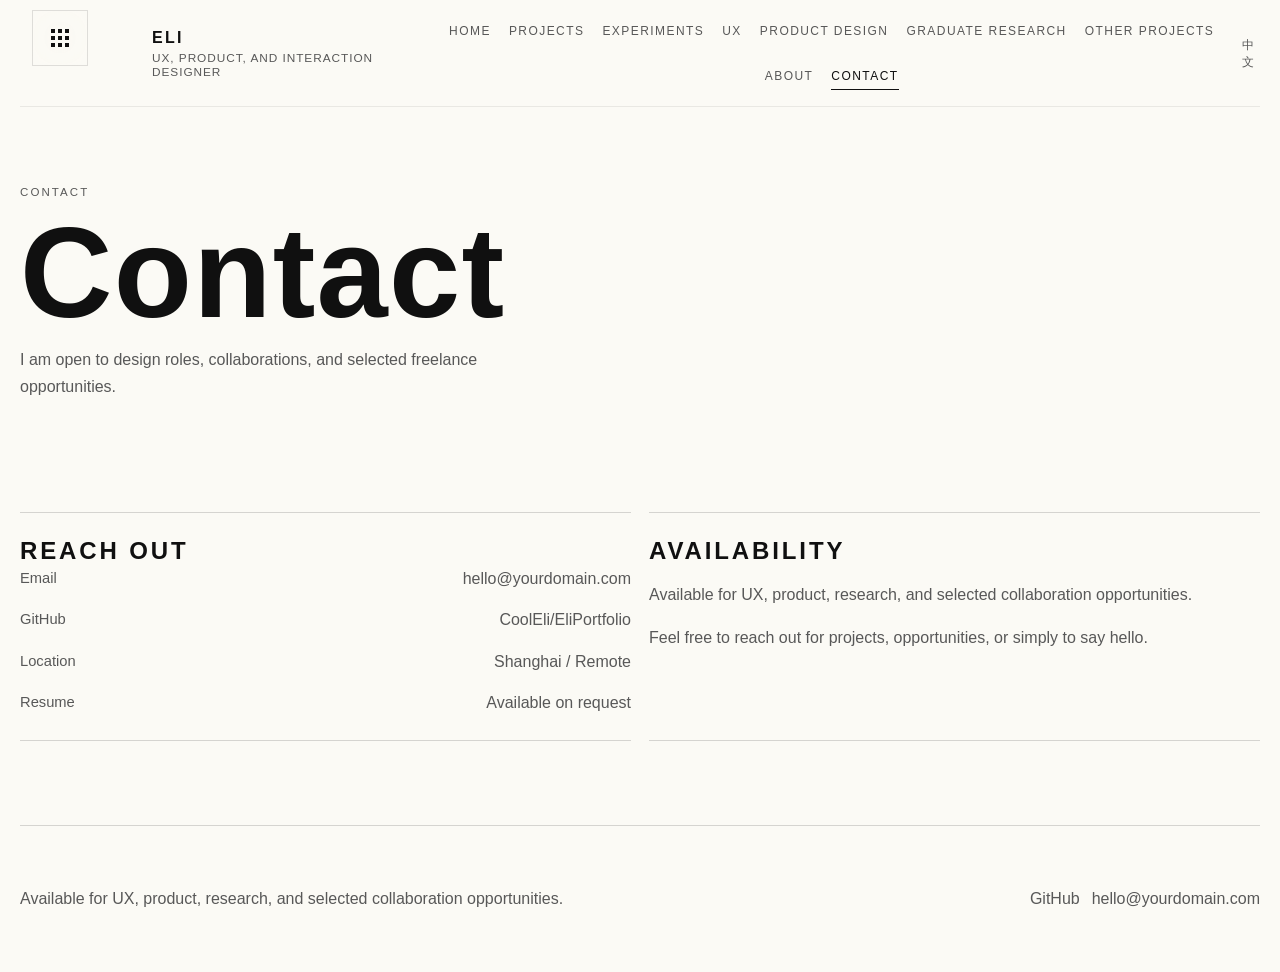
==== contact.html @ 03c1e701 "Build portfolio website" ====
<!DOCTYPE html>
<html lang="en">
  <head>
    <meta charset="UTF-8" />
    <meta name="viewport" content="width=device-width, initial-scale=1.0" />
    <title>Contact | Eli Portfolio</title>
    <meta
      name="description"
      content="Contact Eli for design roles, collaborations, and selected freelance projects."
    />
    <link rel="stylesheet" href="styles/main.css" />
  </head>
  <body data-page="contact">
    <div id="app"></div>
    <noscript>Please enable JavaScript to view this portfolio.</noscript>
    <script src="data/site-content.js"></script>
    <script src="scripts/app.js"></script>
  </body>
</html>
---- styles/main.css ----
:root {
  --bg: #fbfaf5;
  --bg-elevated: #f1efe7;
  --bg-soft: #ebe8dd;
  --line: rgba(17, 17, 17, 0.16);
  --text: #101010;
  --muted: #585858;
  --accent: #101010;
  --panel-radius: 0;
  --content-width: 1320px;
}

* {
  box-sizing: border-box;
}

html {
  scroll-behavior: smooth;
}

body {
  margin: 0;
  min-height: 100vh;
  font-family: Inter, "Helvetica Neue", Arial, sans-serif;
  background: var(--bg);
  color: var(--text);
}

a {
  color: inherit;
  text-decoration: none;
}

img {
  display: block;
  max-width: 100%;
}

button,
a.button {
  font: inherit;
}

.site-shell {
  width: min(calc(100% - 40px), var(--content-width));
  margin: 0 auto;
}

.site-header,
.site-footer {
  display: flex;
  align-items: center;
  justify-content: space-between;
  gap: 20px;
}

.site-header {
  position: sticky;
  top: 0;
  z-index: 20;
  padding: 18px 0 16px;
  padding-left: 132px;
  background: rgba(251, 250, 245, 0.94);
  border-bottom: 1px solid rgba(17, 17, 17, 0.08);
  backdrop-filter: blur(12px);
}

.brand-cluster {
  display: flex;
  align-items: center;
  gap: 0;
  min-width: 250px;
}

.menu-toggle {
  display: inline-flex;
  align-items: center;
  justify-content: center;
  position: fixed;
  top: 10px;
  left: 12px;
  z-index: 60;
  width: 56px;
  height: 56px;
  padding: 0;
  border: 1px solid rgba(17, 17, 17, 0.12);
  background: rgba(251, 250, 245, 0.78);
  backdrop-filter: blur(14px);
  cursor: pointer;
  transition: border-color 180ms ease, background 180ms ease, transform 180ms ease;
}

.menu-toggle:hover {
  border-color: var(--text);
  transform: scale(1.02);
}

.menu-mark {
  width: 18px;
  display: grid;
  grid-template-columns: repeat(3, 4px);
  gap: 3px;
}

.menu-mark span {
  width: 4px;
  height: 4px;
  background: var(--text);
  transition: transform 220ms ease, opacity 220ms ease;
}

.menu-open .menu-mark span:nth-child(1) {
  transform: translate(-2px, -2px);
}

.menu-open .menu-mark span:nth-child(3) {
  transform: translate(2px, -2px);
}

.menu-open .menu-mark span:nth-child(7) {
  transform: translate(-2px, 2px);
}

.menu-open .menu-mark span:nth-child(9) {
  transform: translate(2px, 2px);
}

.menu-open .menu-mark span:nth-child(5) {
  opacity: 0.35;
}

.brand {
  display: flex;
  flex-direction: column;
  gap: 4px;
}

.brand-name {
  font-size: 1rem;
  font-weight: 700;
  text-transform: uppercase;
  letter-spacing: 0.14em;
}

.brand-role {
  color: var(--muted);
  font-size: 0.74rem;
  letter-spacing: 0.08em;
  text-transform: uppercase;
}

.site-nav {
  display: flex;
  gap: 18px;
  flex-wrap: wrap;
  justify-content: center;
  padding-left: 24px;
}

.nav-link,
.lang-toggle {
  padding: 6px 0;
  border: 0;
  border-bottom: 1px solid transparent;
  border-radius: 0;
  color: var(--muted);
  background: transparent;
  text-transform: uppercase;
  letter-spacing: 0.12em;
  font-size: 0.75rem;
  transition: border-color 180ms ease, color 180ms ease;
}

.nav-link[aria-current="page"],
.nav-link:hover,
.lang-toggle:hover {
  color: var(--text);
  border-color: var(--text);
}

.lang-toggle {
  cursor: pointer;
}

.menu-panel {
  position: fixed;
  inset: 0;
  z-index: 50;
  display: flex;
  align-items: center;
  justify-content: center;
  opacity: 0;
  pointer-events: none;
  transition: opacity 220ms ease;
}

.menu-panel.is-open {
  opacity: 1;
  pointer-events: auto;
}

.menu-backdrop {
  position: absolute;
  inset: 0;
  border: 0;
  background: rgba(251, 250, 245, 0.4);
  backdrop-filter: blur(18px);
  cursor: pointer;
}

.menu-panel-grid {
  position: relative;
  display: grid;
  grid-template-columns: repeat(3, minmax(180px, 220px));
  gap: 0;
  width: min(680px, calc(100% - 48px));
  border-left: 1px solid rgba(17, 17, 17, 0.12);
  border-top: 1px solid rgba(17, 17, 17, 0.12);
}

.menu-panel-link {
  position: relative;
  display: flex;
  min-height: 152px;
  padding: 22px 18px;
  border-right: 1px solid rgba(17, 17, 17, 0.12);
  border-bottom: 1px solid rgba(17, 17, 17, 0.12);
  background: rgba(255, 255, 255, 0.18);
  text-transform: uppercase;
  letter-spacing: 0.1em;
  font-size: 0.8rem;
  transition: background 180ms ease, transform 180ms ease;
}

.menu-panel-link:hover {
  background: rgba(255, 255, 255, 0.42);
  transform: translateY(-2px);
}

.menu-panel-index {
  color: var(--muted);
  position: absolute;
  top: 18px;
  left: 18px;
  min-width: 28px;
  font-size: 0.72rem;
}

.menu-panel-title {
  align-self: end;
  font-size: 0.92rem;
  line-height: 1.35;
  max-width: 10ch;
}

.hero,
.page-intro,
.section,
.site-footer {
  padding: 48px 0;
}

.hero {
  min-height: calc(100vh - 96px);
  display: grid;
  grid-template-columns: minmax(280px, 0.52fr) minmax(420px, 1fr);
  gap: 56px;
  align-items: center;
}

.hero-copy h1,
.page-intro h1 {
  margin: 0;
  font-size: clamp(3.8rem, 10vw, 8rem);
  line-height: 0.9;
  letter-spacing: 0.01em;
}

.hero-copy h2 {
  margin: 18px 0 0;
  font-size: clamp(1rem, 1.8vw, 1.35rem);
  line-height: 1.15;
  color: var(--muted);
  font-weight: 500;
  text-transform: uppercase;
  letter-spacing: 0.12em;
}

.hero-text,
.page-intro p,
.section-heading p,
.panel p,
.card p,
.capability p,
.contact-item span,
.contact-item a {
  color: var(--muted);
  line-height: 1.7;
  max-width: 62ch;
}

.hero-actions,
.footer-links,
.filter-row,
.tag-row {
  display: flex;
  gap: 12px;
  flex-wrap: wrap;
}

.button {
  display: inline-flex;
  align-items: center;
  justify-content: center;
  min-height: 48px;
  padding: 0 22px;
  border-radius: 0;
  border: 1px solid var(--text);
  transition: color 180ms ease, background 180ms ease;
  text-transform: uppercase;
  letter-spacing: 0.1em;
  font-size: 0.76rem;
}

.button:hover {
  background: var(--text);
  color: var(--bg);
}

.button.primary {
  background: var(--text);
  color: var(--bg);
  font-weight: 700;
}

.button.secondary,
.button.tertiary {
  background: transparent;
}

.hero-visual {
  position: relative;
  aspect-ratio: 4 / 5.1;
  overflow: hidden;
  border: 1px solid var(--text);
}

.hero-image {
  width: 100%;
  height: 100%;
  object-fit: cover;
  filter: grayscale(100%);
}

.hero-overlay-word {
  position: absolute;
  inset: auto 28px 26px 28px;
  color: #ffffff;
  font-size: clamp(2.6rem, 8vw, 5rem);
  font-weight: 800;
  letter-spacing: 0.18em;
  line-height: 0.9;
  text-transform: uppercase;
}

.manifesto {
  padding: 72px 0 80px;
  border-top: 1px solid var(--text);
  border-bottom: 1px solid var(--text);
}

.manifesto p {
  max-width: 980px;
  margin: 0 auto;
  text-align: center;
  font-size: clamp(2rem, 4vw, 4.2rem);
  line-height: 1.18;
  text-transform: uppercase;
  letter-spacing: 0.12em;
  font-weight: 800;
}

.eyebrow {
  margin: 0 0 12px;
  color: var(--muted);
  text-transform: uppercase;
  letter-spacing: 0.18em;
  font-size: 0.72rem;
}

.section-heading {
  display: flex;
  flex-direction: column;
  gap: 8px;
  margin-bottom: 28px;
}

.section-heading h2,
.panel h2,
.panel h3,
.capability h3,
.card h3,
.timeline-content h3 {
  margin: 0;
  text-transform: uppercase;
  letter-spacing: 0.12em;
}

.card-grid,
.capability-grid,
.skill-grid,
.two-column {
  display: grid;
  gap: 18px;
}

.three-up {
  grid-template-columns: 1fr;
}

.capability-grid {
  grid-template-columns: repeat(2, minmax(0, 1fr));
}

.track-grid {
  grid-template-columns: repeat(2, minmax(0, 1fr));
}

.skill-grid,
.two-column {
  grid-template-columns: repeat(2, minmax(0, 1fr));
}

.card,
.panel,
.capability {
  min-height: 100%;
}

.card-surface,
.panel,
.capability {
  padding: 0;
  background: transparent;
  border: 1px solid var(--line);
  border-radius: var(--panel-radius);
}

.panel,
.capability,
.metric-card {
  padding: 24px 0;
  border-left: 0;
  border-right: 0;
}

.interactive-card {
  display: grid;
  grid-template-columns: minmax(220px, 0.82fr) minmax(0, 1.18fr);
  gap: 28px;
  padding: 24px 0;
  border-left: 0;
  border-right: 0;
  transition: opacity 180ms ease;
}

.interactive-card:hover {
  opacity: 0.72;
}

.card-copy {
  display: flex;
  flex-direction: column;
  gap: 12px;
}

.card-image-wrap {
  aspect-ratio: 4 / 5;
  overflow: hidden;
}

.card-image,
.archive-image {
  width: 100%;
  height: 100%;
  object-fit: cover;
  filter: grayscale(100%);
}

.simple-card {
  padding: 24px 0;
  border-left: 0;
  border-right: 0;
}

.card-meta,
.contact-item {
  display: flex;
  justify-content: space-between;
  gap: 12px;
}

.mini-meta,
.context-grid {
  display: grid;
  gap: 10px;
  margin: 0;
}

.mini-meta {
  grid-template-columns: repeat(2, minmax(0, 1fr));
}

.mini-meta div,
.context-grid div {
  padding-top: 12px;
  border-top: 1px solid var(--line);
}

.mini-meta dt,
.context-grid dt {
  margin-bottom: 5px;
  color: var(--muted);
  font-size: 0.72rem;
  letter-spacing: 0.12em;
  text-transform: uppercase;
}

.mini-meta dd,
.context-grid dd {
  margin: 0;
  line-height: 1.5;
}

.project-hero {
  display: grid;
  grid-template-columns: minmax(0, 1.2fr) minmax(260px, 0.8fr);
  gap: 20px;
  align-items: start;
}

.page-stat {
  width: fit-content;
  margin-top: 24px;
  padding-top: 12px;
  border-top: 1px solid var(--text);
  color: var(--muted);
  font-size: 0.78rem;
  letter-spacing: 0.14em;
  text-transform: uppercase;
}

.project-media {
  margin: 8px 0 20px;
  border-top: 1px solid var(--text);
  border-bottom: 1px solid var(--text);
  padding: 20px 0;
}

.project-media img {
  width: 100%;
  aspect-ratio: 16 / 8.4;
  object-fit: cover;
  filter: grayscale(100%);
}

.project-media-caption {
  display: flex;
  justify-content: space-between;
  gap: 16px;
  padding-top: 12px;
  color: var(--muted);
  font-size: 0.82rem;
  line-height: 1.5;
  text-transform: uppercase;
  letter-spacing: 0.08em;
}

.project-context {
  padding-top: 20px;
}

.context-grid {
  grid-template-columns: 0.7fr 1.2fr 1.1fr;
}

.metric-grid {
  display: grid;
  gap: 12px;
}

.metric-card {
  background: transparent;
}

.metric-card span {
  display: block;
  color: var(--muted);
  font-size: 0.9rem;
  margin-bottom: 8px;
  text-transform: uppercase;
  letter-spacing: 0.12em;
}

.metric-card strong {
  font-size: 1rem;
}

.card-meta,
.secondary,
.timeline-period,
.contact-item span:first-child {
  color: var(--muted);
  font-size: 0.92rem;
}

.tag {
  display: inline-flex;
  align-items: center;
  min-height: 28px;
  padding: 0 10px;
  border-radius: 0;
  border: 1px solid var(--line);
  color: var(--muted);
  background: transparent;
  font-size: 0.76rem;
  text-transform: uppercase;
  letter-spacing: 0.08em;
}

.inner-page {
  padding-top: 28px;
}

.page-intro {
  max-width: 820px;
}

.compact {
  padding-top: 12px;
}

.timeline {
  display: grid;
  gap: 16px;
}

.timeline-item {
  display: grid;
  grid-template-columns: 160px minmax(0, 1fr);
  gap: 20px;
  padding: 18px 0;
  border-top: 1px solid var(--line);
}

.contact-list {
  display: grid;
  gap: 14px;
}

.archive-grid {
  grid-template-columns: repeat(4, minmax(0, 1fr));
}

.archive-image {
  aspect-ratio: 4 / 5;
  margin-bottom: 16px;
  border: 1px solid var(--line);
}

.outcome-list {
  display: grid;
  gap: 14px;
}

.outcome-item h3,
.subsection-title {
  margin: 0 0 8px;
}

.contact-item {
  align-items: center;
}

.track-link {
  display: block;
  padding: 24px 0;
}

.project-nav {
  display: grid;
  grid-template-columns: repeat(2, minmax(0, 1fr));
  gap: 18px;
  padding: 36px 0 16px;
}

.project-nav a {
  display: grid;
  gap: 10px;
  min-height: 132px;
  padding: 20px 0;
  border-top: 1px solid var(--text);
  border-bottom: 1px solid var(--line);
  transition: opacity 180ms ease;
}

.project-nav a:hover {
  opacity: 0.7;
}

.project-nav span {
  color: var(--muted);
  font-size: 0.76rem;
  letter-spacing: 0.14em;
  text-transform: uppercase;
}

.project-nav strong {
  align-self: end;
  font-size: clamp(1.2rem, 3vw, 2.2rem);
  line-height: 1.05;
  text-transform: uppercase;
  letter-spacing: 0.08em;
}

.site-footer {
  border-top: 1px solid var(--line);
  margin-top: 36px;
  color: var(--muted);
}

@media (max-width: 1100px) {
  .hero,
  .capability-grid,
  .track-grid,
  .skill-grid,
  .two-column,
  .archive-grid,
  .project-hero,
  .interactive-card {
    grid-template-columns: repeat(2, minmax(0, 1fr));
  }
}

@media (max-width: 980px) {
  .site-nav {
    display: none;
  }

  .site-header {
    padding-left: 90px;
  }
}

@media (max-width: 760px) {
  .site-shell {
    width: min(calc(100% - 24px), var(--content-width));
  }

  .site-header,
  .site-footer,
  .hero,
  .capability-grid,
  .track-grid,
  .skill-grid,
  .two-column,
  .timeline-item,
  .archive-grid,
  .project-hero,
  .interactive-card,
  .context-grid,
  .project-nav {
    grid-template-columns: 1fr;
  }

  .site-header,
  .site-footer {
    flex-direction: column;
    align-items: flex-start;
  }

  .site-nav {
    justify-content: flex-start;
    padding-left: 0;
  }

  .menu-panel-grid {
    grid-template-columns: 1fr;
    width: calc(100% - 32px);
  }

  .menu-panel-link {
    min-height: 108px;
  }

  .hero {
    min-height: auto;
    padding-top: 18px;
  }

  .hero-visual {
    aspect-ratio: 16 / 12;
  }

  .project-media img {
    aspect-ratio: 4 / 3;
  }

  .project-media-caption {
    flex-direction: column;
  }

  .manifesto p {
    letter-spacing: 0.08em;
  }

  .timeline-item {
    display: grid;
    gap: 8px;
  }
}
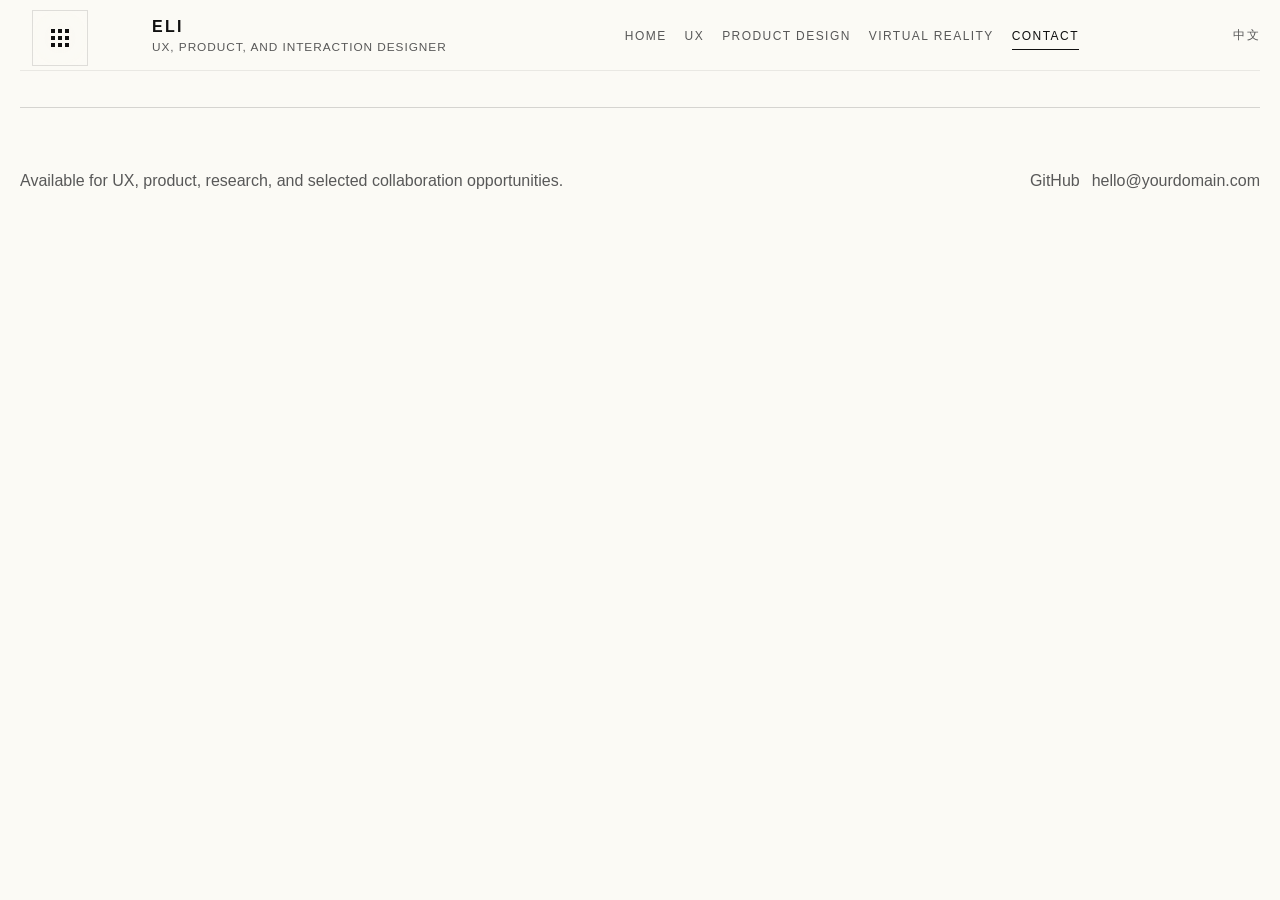
==== commit c786ece8: "Update portfolio navigation and clear page content" ====
--- a/contact.html
+++ b/contact.html
@@ -3,7 +3,7 @@
   <head>
     <meta charset="UTF-8" />
     <meta name="viewport" content="width=device-width, initial-scale=1.0" />
-    <title>Contact | Eli Portfolio</title>
+    <title>Contact | ELI Portfolio</title>
     <meta
       name="description"
       content="Contact Eli for design roles, collaborations, and selected freelance projects."
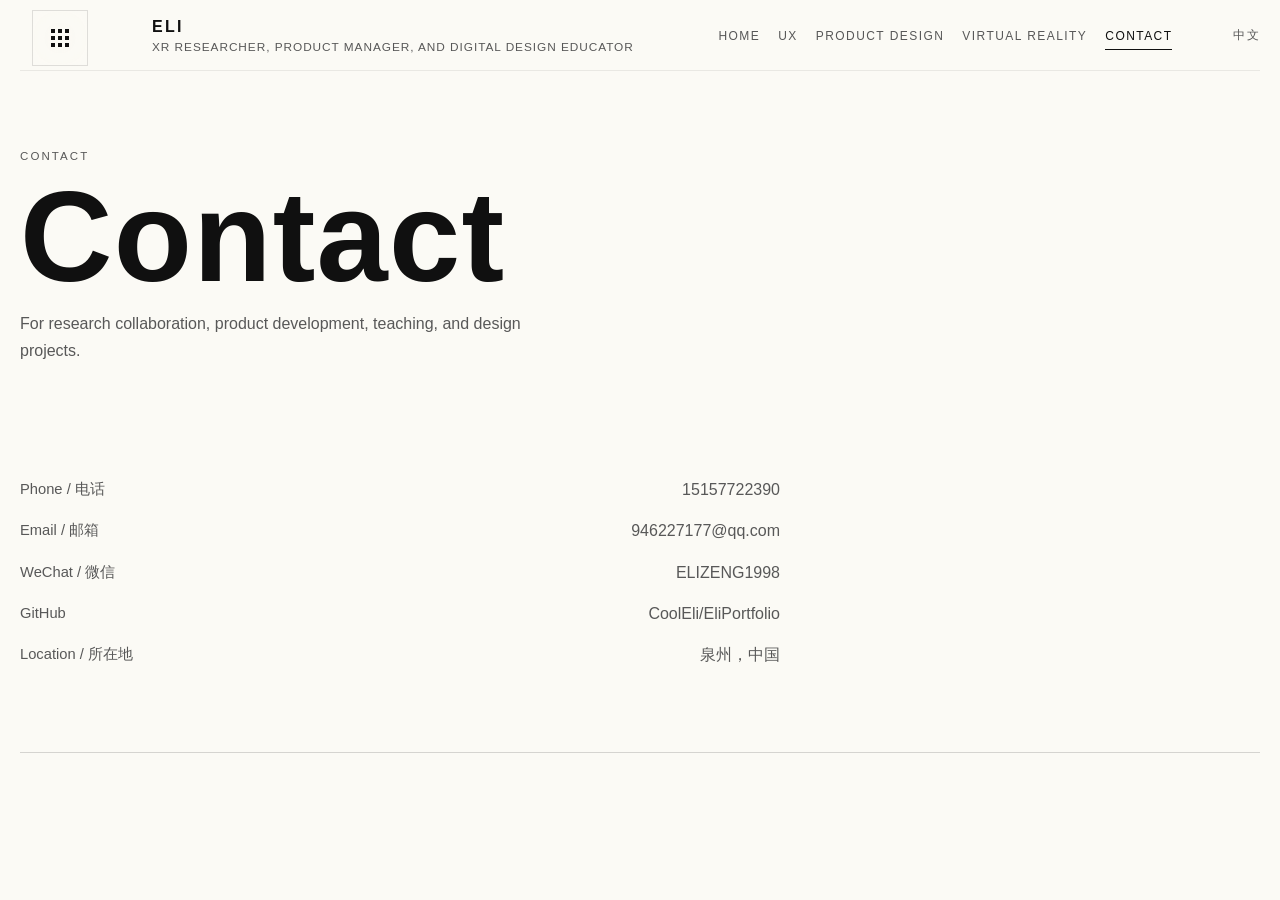
==== commit 78c52cfb: "Expand bilingual resume content" ====
--- a/contact.html
+++ b/contact.html
@@ -13,7 +13,8 @@
   <body data-page="contact">
     <div id="app"></div>
     <noscript>Please enable JavaScript to view this portfolio.</noscript>
-    <script src="data/site-content.js"></script>
-    <script src="scripts/app.js"></script>
+   <script src="data/site-content.js"></script>
+    <script src="data/resume-content.js"></script>
+   <script src="scripts/app.js"></script>
   </body>
 </html>
--- a/styles/main.css
+++ b/styles/main.css
@@ -729,6 +729,99 @@
   color: var(--muted);
 }
 
+.resume-home {
+  padding-bottom: 48px;
+}
+
+.resume-hero {
+  min-height: min(720px, calc(100vh - 96px));
+}
+
+.resume-fact {
+  display: inline-flex;
+  align-items: center;
+  min-height: 48px;
+  color: var(--muted);
+  font-size: 0.78rem;
+  letter-spacing: 0.08em;
+  text-transform: uppercase;
+}
+
+.resume-feature {
+  padding: 72px 0;
+  border-top: 1px solid var(--text);
+  border-bottom: 1px solid var(--text);
+}
+
+.resume-lead {
+  max-width: 900px;
+  margin: 0;
+  color: var(--text);
+  font-size: clamp(1.5rem, 3vw, 2.6rem);
+  line-height: 1.25;
+}
+
+.resume-list {
+  display: grid;
+  gap: 0;
+  border-top: 1px solid var(--line);
+}
+
+.resume-item {
+  display: grid;
+  grid-template-columns: minmax(150px, 0.24fr) 1fr;
+  gap: 28px;
+  padding: 24px 0;
+  border-bottom: 1px solid var(--line);
+}
+
+.resume-period {
+  color: var(--muted);
+  font-size: 0.78rem;
+  letter-spacing: 0.08em;
+  line-height: 1.5;
+}
+
+.resume-item h3 {
+  font-size: 1rem;
+  line-height: 1.35;
+}
+
+.resume-item p {
+  margin: 10px 0 0;
+  max-width: 72ch;
+}
+
+.resume-item .resume-role {
+  margin-top: 6px;
+  color: var(--text);
+  font-size: 0.88rem;
+}
+
+.resume-details {
+  display: grid;
+  gap: 10px;
+  margin: 14px 0 0;
+  padding-left: 20px;
+  color: var(--muted);
+  line-height: 1.7;
+}
+
+.resume-details li::marker {
+  color: var(--text);
+}
+
+.resume-contact .contact-list {
+  max-width: 760px;
+}
+
+@media (max-width: 760px) {
+  .resume-item {
+    grid-template-columns: 1fr;
+    gap: 8px;
+  }
+}
+
 @media (max-width: 1100px) {
   .hero,
   .capability-grid,
